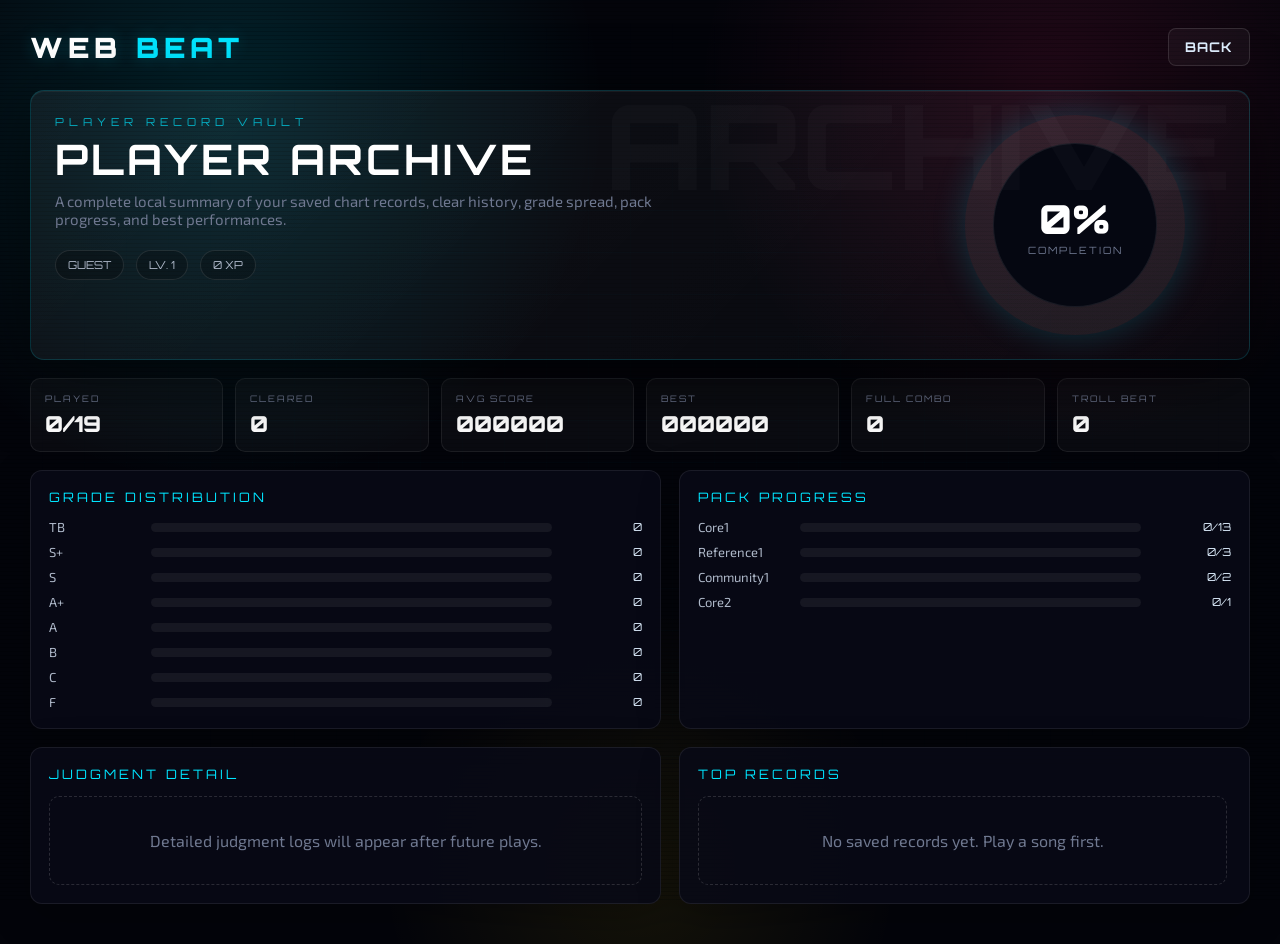
==== archive.html @ 3ce830d6 "대규모 수정" ====
<!DOCTYPE html>
<html lang="ko">
<head>
    <meta charset="UTF-8">
    <title>WEB BEAT : ARCHIVE</title>
    <style>
        @import url('https://fonts.googleapis.com/css2?family=Orbitron:wght@400;700;900&family=Exo+2:wght@300;400;600;700&display=swap');

        :root {
            --bg: #03040a;
            --panel: rgba(8, 10, 22, 0.88);
            --line: rgba(0, 229, 255, 0.16);
            --accent: #00e5ff;
            --accent-soft: rgba(0, 229, 255, 0.22);
            --hot: #ff2d78;
            --gold: #ffd700;
            --text: #ffffff;
            --muted: #6f7890;
        }

        * { box-sizing: border-box; }
        html, body {
            margin: 0; min-height: 100%; background: #000; color: var(--text);
            font-family: 'Exo 2', sans-serif; overflow-x: hidden;
        }
        body {
            background:
                radial-gradient(circle at 18% 12%, rgba(0,229,255,0.14), transparent 28%),
                radial-gradient(circle at 82% 10%, rgba(255,45,120,0.12), transparent 26%),
                radial-gradient(circle at 50% 92%, rgba(255,215,0,0.08), transparent 24%),
                var(--bg);
        }
        body::before {
            content: ""; position: fixed; inset: 0; pointer-events: none; opacity: 0.45;
            background-image:
                linear-gradient(rgba(0,229,255,0.035) 1px, transparent 1px),
                linear-gradient(90deg, rgba(0,229,255,0.025) 1px, transparent 1px);
            background-size: 42px 42px;
            mask-image: radial-gradient(ellipse at center, black 38%, transparent 88%);
        }
        body::after {
            content: ""; position: fixed; inset: 0; pointer-events: none;
            background: repeating-linear-gradient(180deg, transparent, transparent 3px, rgba(0,0,0,0.16) 3px, rgba(0,0,0,0.16) 4px);
        }

        .shell { position: relative; z-index: 1; width: min(1220px, calc(100vw - 48px)); margin: 0 auto; padding: 28px 0 40px; }
        .topbar { display: flex; justify-content: space-between; align-items: center; margin-bottom: 24px; }
        .brand { font-family: 'Orbitron'; font-weight: 900; letter-spacing: 5px; font-size: 28px; text-shadow: 0 0 18px var(--accent-soft); }
        .brand span { color: var(--accent); }
        .back-btn {
            border: 1px solid rgba(255,255,255,0.12); color: #dfefff; background: rgba(255,255,255,0.04);
            border-radius: 8px; padding: 10px 16px; font-family: 'Orbitron'; font-weight: 700;
            letter-spacing: 1px; cursor: pointer; transition: 0.2s;
        }
        .back-btn:hover { border-color: var(--accent); color: var(--accent); box-shadow: 0 0 18px rgba(0,229,255,0.22); }

        .hero {
            display: grid; grid-template-columns: 1fr 300px; gap: 22px; align-items: stretch;
            border: 1px solid var(--line); border-radius: 14px; padding: 24px;
            background: linear-gradient(135deg, rgba(255,255,255,0.055), rgba(255,255,255,0.018));
            box-shadow: 0 18px 70px rgba(0,0,0,0.55), inset 0 1px 0 rgba(255,255,255,0.06);
            overflow: hidden; position: relative;
        }
        .hero::before {
            content: "ARCHIVE"; position: absolute; right: 18px; top: -20px;
            font-family: 'Orbitron'; font-size: 118px; font-weight: 900; color: rgba(255,255,255,0.025);
        }
        .kicker { font-family: 'Orbitron'; letter-spacing: 5px; font-size: 11px; color: rgba(0,229,255,0.7); margin-bottom: 8px; }
        h1 { margin: 0; font-family: 'Orbitron'; font-size: 42px; letter-spacing: 3px; line-height: 1.08; }
        .sub { color: var(--muted); margin-top: 10px; max-width: 650px; font-size: 15px; }
        .player-line { display: flex; gap: 12px; flex-wrap: wrap; margin-top: 22px; }
        .pill {
            border: 1px solid rgba(255,255,255,0.1); background: rgba(0,0,0,0.24);
            border-radius: 999px; padding: 7px 12px; font-family: 'Orbitron'; font-size: 11px; color: #aeb8c9;
        }
        .ring {
            width: 220px; height: 220px; border-radius: 50%; justify-self: center; align-self: center;
            background: conic-gradient(var(--accent) var(--progress, 0%), rgba(255,255,255,0.07) 0);
            display: grid; place-items: center; box-shadow: 0 0 34px rgba(0,229,255,0.18);
        }
        .ring-core {
            width: 164px; height: 164px; border-radius: 50%; background: #050711; border: 1px solid rgba(255,255,255,0.08);
            display: flex; flex-direction: column; justify-content: center; align-items: center;
        }
        .ring-num { font-family: 'Orbitron'; font-size: 40px; font-weight: 900; }
        .ring-label { font-family: 'Orbitron'; font-size: 10px; letter-spacing: 2px; color: var(--muted); }

        .metric-grid { display: grid; grid-template-columns: repeat(6, 1fr); gap: 12px; margin: 18px 0; }
        .metric {
            border: 1px solid rgba(255,255,255,0.08); border-radius: 10px; padding: 14px;
            background: rgba(255,255,255,0.035);
        }
        .metric-label { font-family: 'Orbitron'; font-size: 9px; letter-spacing: 2px; color: var(--muted); }
        .metric-value { font-family: 'Orbitron'; font-weight: 900; font-size: 22px; margin-top: 6px; }

        .main-grid { display: grid; grid-template-columns: 1.05fr 0.95fr; gap: 18px; }
        .panel {
            border: 1px solid rgba(255,255,255,0.08); border-radius: 12px; background: var(--panel);
            padding: 18px; box-shadow: 0 12px 40px rgba(0,0,0,0.28);
        }
        .panel-title { font-family: 'Orbitron'; font-size: 13px; letter-spacing: 3px; color: var(--accent); margin-bottom: 14px; }
        .bars { display: grid; gap: 9px; }
        .bar-row { display: grid; grid-template-columns: 92px 1fr 80px; align-items: center; gap: 10px; color: #aeb8c9; font-size: 13px; }
        .track { height: 9px; border-radius: 999px; background: rgba(255,255,255,0.06); overflow: hidden; }
        .fill { height: 100%; border-radius: 999px; background: var(--accent); box-shadow: 0 0 14px currentColor; }
        .bar-val { text-align: right; font-family: 'Orbitron'; font-size: 11px; color: #dfefff; }

        .records { display: grid; gap: 8px; max-height: 430px; overflow: auto; padding-right: 4px; }
        .record {
            display: grid; grid-template-columns: 1fr 116px 84px; gap: 12px; align-items: center;
            padding: 12px 13px; border-radius: 8px; background: rgba(255,255,255,0.035); border: 1px solid rgba(255,255,255,0.07);
        }
        .record-name { font-weight: 700; white-space: nowrap; overflow: hidden; text-overflow: ellipsis; }
        .record-meta { margin-top: 3px; color: var(--muted); font-size: 11px; }
        .record-score { font-family: 'Orbitron'; font-weight: 900; text-align: right; }
        .record-badge { font-family: 'Orbitron'; font-size: 10px; text-align: right; color: var(--gold); }
        .empty { color: var(--muted); border: 1px dashed rgba(255,255,255,0.14); border-radius: 10px; padding: 34px; text-align: center; }

        @media (max-width: 920px) {
            .hero, .main-grid { grid-template-columns: 1fr; }
            .metric-grid { grid-template-columns: repeat(2, 1fr); }
            .ring { width: 190px; height: 190px; }
            h1 { font-size: 32px; }
        }
    </style>
</head>
<body>
    <div class="shell">
        <div class="topbar">
            <div class="brand">WEB <span>BEAT</span></div>
            <button class="back-btn" onclick="location.href='index.html'">BACK</button>
        </div>

        <section class="hero">
            <div>
                <div class="kicker">PLAYER RECORD VAULT</div>
                <h1 id="archive-title">PLAYER ARCHIVE</h1>
                <div class="sub">A complete local summary of your saved chart records, clear history, grade spread, pack progress, and best performances.</div>
                <div class="player-line">
                    <div class="pill" id="player-name">GUEST</div>
                    <div class="pill" id="player-level">LV. 1</div>
                    <div class="pill" id="player-xp">0 XP</div>
                </div>
            </div>
            <div class="ring" id="completion-ring">
                <div class="ring-core">
                    <div class="ring-num" id="completion-num">0%</div>
                    <div class="ring-label">COMPLETION</div>
                </div>
            </div>
        </section>

        <section class="metric-grid">
            <div class="metric"><div class="metric-label">PLAYED</div><div class="metric-value" id="m-played">0</div></div>
            <div class="metric"><div class="metric-label">CLEARED</div><div class="metric-value" id="m-cleared">0</div></div>
            <div class="metric"><div class="metric-label">AVG SCORE</div><div class="metric-value" id="m-average">000000</div></div>
            <div class="metric"><div class="metric-label">BEST</div><div class="metric-value" id="m-best">000000</div></div>
            <div class="metric"><div class="metric-label">FULL COMBO</div><div class="metric-value" id="m-fc">0</div></div>
            <div class="metric"><div class="metric-label">TROLL BEAT</div><div class="metric-value" id="m-tb">0</div></div>
        </section>

        <main class="main-grid">
            <section class="panel">
                <div class="panel-title">GRADE DISTRIBUTION</div>
                <div class="bars" id="grade-bars"></div>
            </section>
            <section class="panel">
                <div class="panel-title">PACK PROGRESS</div>
                <div class="bars" id="pack-bars"></div>
            </section>
            <section class="panel">
                <div class="panel-title">JUDGMENT DETAIL</div>
                <div class="bars" id="judge-bars"></div>
            </section>
            <section class="panel">
                <div class="panel-title">TOP RECORDS</div>
                <div class="records" id="top-records"></div>
            </section>
        </main>
    </div>

    <script>
        const GRADE_THRESHOLDS = [
            { min: 1000000, grade: 'TB', hex: '#ffffff' },
            { min: 980000,  grade: 'S+', hex: '#00ffff' },
            { min: 950000,  grade: 'S',  hex: '#00e5ff' },
            { min: 925000,  grade: 'A+', hex: '#00ff88' },
            { min: 880000,  grade: 'A',  hex: '#00cc66' },
            { min: 800000,  grade: 'B',  hex: '#3b9eff' },
            { min: 600000,  grade: 'C',  hex: '#ffc832' },
            { min: 0.01,    grade: 'F',  hex: '#ff4455' }
        ];

        function chartKey(chart) {
            if (typeof chart === 'string') return chart.replace(/\.json$/i, '');
            return (chart.file || '').replace(/\.json$/i, '');
        }

        function chartLabel(chart) {
            if (typeof chart === 'string') {
                const key = chart.toLowerCase();
                if (key.includes('normal')) return 'NORMAL';
                if (key.includes('hard')) return 'HARD';
                if (key.includes('troll')) return 'TROLL';
                return 'CUSTOM';
            }
            return (chart.name || 'Custom').toUpperCase();
        }

        function chartLevel(chart) {
            if (typeof chart === 'string') {
                const m = chart.match(/_(\d+)/);
                return m ? m[1] : '?';
            }
            return chart.level ?? '?';
        }

        function gradeFor(score) {
            return GRADE_THRESHOLDS.find(g => score >= g.min) || { grade: '-', hex: '#667' };
        }

        function fmtScore(score) {
            return String(score || 0).padStart(6, '0');
        }

        function readDetail(folder, key) {
            try { return JSON.parse(localStorage.getItem(`wb_detail_${folder}_${key}`) || 'null'); }
            catch(e) { return null; }
        }

        function collectStats(songs) {
            const records = [];
            const packs = {};
            const gradeCounts = Object.fromEntries(GRADE_THRESHOLDS.map(g => [g.grade, 0]));
            const judgeTotals = { perfectEx: 0, perfect: 0, great: 0, good: 0, notBad: 0, save: 0, oh: 0, miss: 0 };
            let totalCharts = 0;

            songs.forEach(song => {
                const pack = song.pack || 'ALL SONGS';
                if (!packs[pack]) packs[pack] = { total: 0, played: 0 };
                (song.charts || []).forEach(chart => {
                    const key = chartKey(chart);
                    if (!key) return;
                    totalCharts++;
                    packs[pack].total++;
                    const score = parseInt(localStorage.getItem(`wb_score_${song.folder}_${key}`) || '0', 10) || 0;
                    const badge = localStorage.getItem(`wb_badge_${song.folder}_${key}`) || '';
                    const detail = readDetail(song.folder, key);
                    if (score > 0) {
                        packs[pack].played++;
                        const grade = gradeFor(score);
                        gradeCounts[grade.grade] = (gradeCounts[grade.grade] || 0) + 1;
                        records.push({
                            title: song.title || song.folder,
                            artist: song.artist || '',
                            pack,
                            diff: chartLabel(chart),
                            level: chartLevel(chart),
                            folder: song.folder,
                            key,
                            score,
                            badge,
                            grade,
                            detail
                        });
                    }
                    if (detail && detail.judgeStats) {
                        Object.keys(judgeTotals).forEach(k => judgeTotals[k] += parseInt(detail.judgeStats[k] || 0, 10));
                    }
                });
            });

            records.sort((a, b) => b.score - a.score);
            const played = records.length;
            const cleared = records.filter(r => r.score >= 600000).length;
            const avg = played ? Math.round(records.reduce((s, r) => s + r.score, 0) / played) : 0;
            const best = played ? records[0].score : 0;
            const fc = records.filter(r => r.badge === 'FC' || r.badge === 'TB').length;
            const tb = records.filter(r => r.badge === 'TB').length;
            return { records, packs, gradeCounts, judgeTotals, totalCharts, played, cleared, avg, best, fc, tb };
        }

        function barRow(label, valueText, pct, color) {
            return `<div class="bar-row">
                <div>${label}</div>
                <div class="track"><div class="fill" style="width:${Math.max(0, Math.min(100, pct))}%;background:${color};color:${color}"></div></div>
                <div class="bar-val">${valueText}</div>
            </div>`;
        }

        function renderArchive(stats) {
            const completion = stats.totalCharts ? Math.round((stats.played / stats.totalCharts) * 100) : 0;
            document.getElementById('completion-ring').style.setProperty('--progress', completion + '%');
            document.getElementById('completion-num').textContent = completion + '%';
            document.getElementById('player-name').textContent = localStorage.getItem('wb_nickname') || 'GUEST';
            document.getElementById('player-level').textContent = 'LV. ' + (localStorage.getItem('wb_user_lv') || '1');
            document.getElementById('player-xp').textContent = (localStorage.getItem('wb_user_xp') || '0') + ' XP';
            document.getElementById('m-played').textContent = `${stats.played}/${stats.totalCharts}`;
            document.getElementById('m-cleared').textContent = stats.cleared;
            document.getElementById('m-average').textContent = fmtScore(stats.avg);
            document.getElementById('m-best').textContent = fmtScore(stats.best);
            document.getElementById('m-fc').textContent = stats.fc;
            document.getElementById('m-tb').textContent = stats.tb;

            const maxGrade = Math.max(1, ...Object.values(stats.gradeCounts));
            document.getElementById('grade-bars').innerHTML = GRADE_THRESHOLDS.map(g =>
                barRow(g.grade, stats.gradeCounts[g.grade] || 0, ((stats.gradeCounts[g.grade] || 0) / maxGrade) * 100, g.hex)
            ).join('');

            document.getElementById('pack-bars').innerHTML = Object.entries(stats.packs).map(([pack, p]) => {
                const pct = p.total ? (p.played / p.total) * 100 : 0;
                return barRow(pack, `${p.played}/${p.total}`, pct, '#00e5ff');
            }).join('') || '<div class="empty">No pack data.</div>';

            const totalJudges = Object.values(stats.judgeTotals).reduce((a, b) => a + b, 0);
            const judgeColors = { perfectEx:'#ffffff', perfect:'#ffe000', great:'#00f2ff', good:'#88ff00', notBad:'#ffb300', save:'#ff7733', oh:'#ff2d78', miss:'#555566' };
            document.getElementById('judge-bars').innerHTML = totalJudges
                ? Object.entries(stats.judgeTotals).map(([k, v]) => barRow(k.toUpperCase(), v, (v / totalJudges) * 100, judgeColors[k] || '#00e5ff')).join('')
                : '<div class="empty">Detailed judgment logs will appear after future plays.</div>';

            document.getElementById('top-records').innerHTML = stats.records.length
                ? stats.records.slice(0, 12).map(r => `<div class="record">
                    <div><div class="record-name">${r.title}</div><div class="record-meta">${r.diff} Lv.${r.level} / ${r.pack}</div></div>
                    <div class="record-score" style="color:${r.grade.hex}">${fmtScore(r.score)}</div>
                    <div class="record-badge">${r.badge || r.grade.grade}</div>
                </div>`).join('')
                : '<div class="empty">No saved records yet. Play a song first.</div>';
        }

        async function boot() {
            try {
                const res = await fetch('song_list.json', { cache: 'no-store' });
                const songs = await res.json();
                renderArchive(collectStats(songs));
            } catch (e) {
                document.getElementById('top-records').innerHTML = '<div class="empty">Could not load song_list.json.</div>';
                console.error(e);
            }
        }

        boot();
    </script>
</body>
</html>
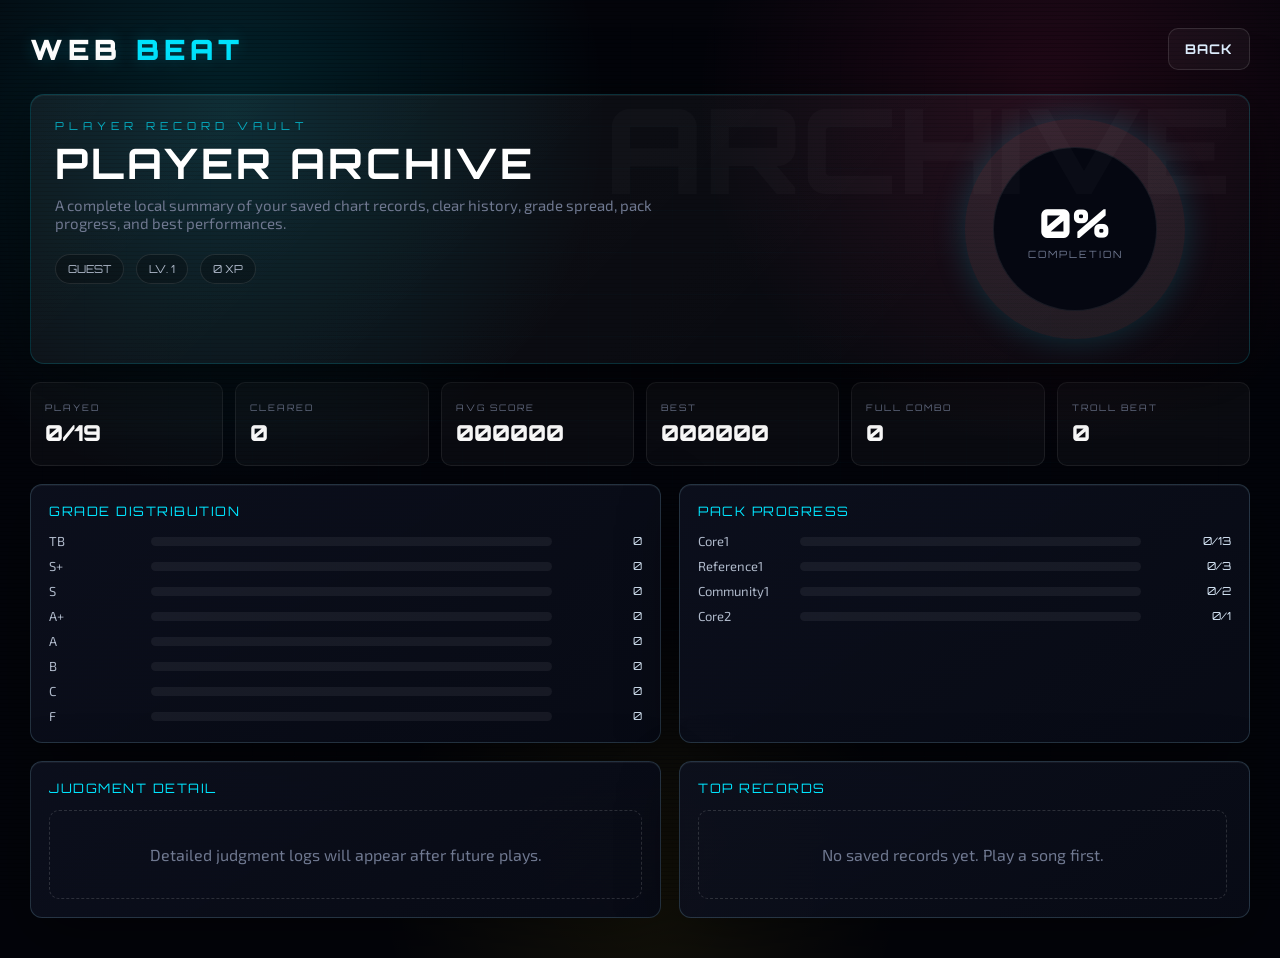
==== commit 5e3eedc1: "게임 UI 수정 + 판정 로직 수정 판정은 이제 ABSOLUTE SYNC 모드와 일반 모드로 나뉩니다." ====
--- a/archive.html
+++ b/archive.html
@@ -2,6 +2,8 @@
 <html lang="ko">
 <head>
     <meta charset="UTF-8">
+    <meta name="viewport" content="width=device-width, initial-scale=1">
+    <link rel="stylesheet" href="ui-refresh.css">
     <title>WEB BEAT : ARCHIVE</title>
     <style>
         @import url('https://fonts.googleapis.com/css2?family=Orbitron:wght@400;700;900&family=Exo+2:wght@300;400;600;700&display=swap');
@@ -124,7 +126,7 @@
         }
     </style>
 </head>
-<body>
+<body data-ui="archive">
     <div class="shell">
         <div class="topbar">
             <div class="brand">WEB <span>BEAT</span></div>
@@ -232,7 +234,7 @@
             const records = [];
             const packs = {};
             const gradeCounts = Object.fromEntries(GRADE_THRESHOLDS.map(g => [g.grade, 0]));
-            const judgeTotals = { perfectEx: 0, perfect: 0, great: 0, good: 0, notBad: 0, save: 0, oh: 0, miss: 0 };
+            const judgeTotals = { tpPerfect: 0, perfect: 0, good: 0, bad: 0, miss: 0 };
             let totalCharts = 0;
 
             songs.forEach(song => {
@@ -312,10 +314,17 @@
                 return barRow(pack, `${p.played}/${p.total}`, pct, '#00e5ff');
             }).join('') || '<div class="empty">No pack data.</div>';
 
-            const totalJudges = Object.values(stats.judgeTotals).reduce((a, b) => a + b, 0);
-            const judgeColors = { perfectEx:'#ffffff', perfect:'#ffe000', great:'#00f2ff', good:'#88ff00', notBad:'#ffb300', save:'#ff7733', oh:'#ff2d78', miss:'#555566' };
+            const displayJudgeTotals = {
+                perfect: stats.judgeTotals.tpPerfect + stats.judgeTotals.perfect,
+                good: stats.judgeTotals.good,
+                bad: stats.judgeTotals.bad,
+                miss: stats.judgeTotals.miss
+            };
+            const totalJudges = Object.values(displayJudgeTotals).reduce((a, b) => a + b, 0);
+            const judgeColors = { perfect:'#f1c765', good:'#9ee68a', bad:'#ff9e77', miss:'#747d91' };
+            const judgeLabels = { perfect:'PERFECT', good:'GOOD', bad:'BAD', miss:'MISS' };
             document.getElementById('judge-bars').innerHTML = totalJudges
-                ? Object.entries(stats.judgeTotals).map(([k, v]) => barRow(k.toUpperCase(), v, (v / totalJudges) * 100, judgeColors[k] || '#00e5ff')).join('')
+                ? Object.entries(displayJudgeTotals).map(([k, v]) => barRow(judgeLabels[k] || k.toUpperCase(), v, (v / totalJudges) * 100, judgeColors[k] || '#00e5ff')).join('')
                 : '<div class="empty">Detailed judgment logs will appear after future plays.</div>';
 
             document.getElementById('top-records').innerHTML = stats.records.length
--- a/ui-refresh.css
+++ b/ui-refresh.css
@@ -0,0 +1,131 @@
+/* WEB BEAT UI refresh — shared usability layer */
+:root {
+  --ui-surface: rgba(13, 17, 31, .86);
+  --ui-surface-strong: rgba(8, 11, 22, .96);
+  --ui-line: rgba(160, 224, 255, .18);
+  --ui-muted: #aeb9ca;
+  --ui-focus: #ffffff;
+}
+
+*, *::before, *::after { box-sizing: border-box; }
+button, a, input, select { -webkit-tap-highlight-color: transparent; }
+button, a[href], select, input[type="range"] { touch-action: manipulation; }
+button { min-height: 38px; }
+button:focus-visible, a:focus-visible, select:focus-visible, input:focus-visible {
+  outline: 3px solid var(--ui-focus) !important;
+  outline-offset: 3px;
+  box-shadow: 0 0 0 6px rgba(0, 229, 255, .36) !important;
+  position: relative;
+  z-index: 10000;
+}
+
+/* Menus and control panels share a calmer, higher-contrast surface. */
+body .modal-box, body .panel, body .login-box, body .stat-card, body .right-panel, body .shell .panel {
+  background: linear-gradient(145deg, var(--ui-surface), var(--ui-surface-strong)) !important;
+  border-color: var(--ui-line) !important;
+  box-shadow: 0 18px 60px rgba(0, 0, 0, .45), inset 0 1px 0 rgba(255,255,255,.05) !important;
+}
+body .modal-box { max-height: min(88vh, 800px); overflow: auto; scrollbar-gutter: stable; }
+body .modal-title, body .section-title, body .panel-title { letter-spacing: 1.5px; }
+body .btn-full, body .tool-button, body .back-btn, body .archive-btn, body .btn-create, body .res-btn, body .pause-btn {
+  min-height: 42px;
+  border-radius: 10px !important;
+}
+body .btn-full, body .tool-button, body .back-btn, body .archive-btn, body .btn-create, body .res-btn, body .pause-btn, body .btn-icon {
+  transition: transform .16s ease, border-color .16s ease, background-color .16s ease, box-shadow .16s ease !important;
+}
+body .btn-full:hover, body .tool-button:hover, body .back-btn:hover, body .archive-btn:hover, body .btn-create:hover, body .res-btn:hover, body .pause-btn:hover, body .btn-icon:hover {
+  transform: translateY(-2px);
+}
+
+/* Main menu: one clear hierarchy, no skewed cards that hide content. */
+body[data-ui="menu"] #main-ui { padding: 96px 28px 32px; justify-content: center; }
+body[data-ui="menu"] .title-logo { font-size: clamp(52px, 9vw, 112px); margin: 0 0 28px; letter-spacing: -3px; }
+body[data-ui="menu"] .mode-wrapper { gap: 22px; width: min(920px, 100%); }
+body[data-ui="menu"] .mode-card { width: 100%; height: 330px; border-radius: 18px; transform: none !important; }
+body[data-ui="menu"] .mode-card:hover { transform: translateY(-8px) !important; }
+body[data-ui="menu"] .card-content { align-items: flex-start; text-align: left; padding: 38px; }
+body[data-ui="menu"] .mode-icon { font-size: 50px; margin: 0 0 16px; }
+body[data-ui="menu"] .mode-name { font-size: clamp(25px, 3vw, 36px); margin-bottom: 10px; }
+body[data-ui="menu"] .mode-desc { max-width: 30ch; color: #d0d8e7; }
+body[data-ui="menu"] .profile-card { top: 20px; left: 24px; min-width: 220px; padding: 14px 16px; }
+
+/* Selection view: maintain persistent context and make the primary action unmistakable. */
+body[data-ui="select"] .topbar { min-height: 68px; }
+body[data-ui="select"] .list-panel { background: rgba(6, 9, 20, .7); }
+body[data-ui="select"] .song-item { border-radius: 0 10px 10px 0; }
+body[data-ui="select"] .song-item:not(.active) .item-title { color: #c9d2e0; }
+body[data-ui="select"] .song-item:not(.active) .item-artist { color: #8490a4; }
+body[data-ui="select"] .ranking-sidebar { background: rgba(6, 9, 20, .64); }
+body[data-ui="select"] .btn-play { min-height: 54px; border-radius: 12px; letter-spacing: 2px; }
+body[data-ui="select"] .key-hint-row { color: #aeb9ca; }
+
+/* Gameplay: reserve contrast for information that must be read in a split second. */
+body[data-ui="game"] .hud-rate, body[data-ui="game"] .hud-score {
+  padding: 8px 12px; border-radius: 9px;
+  background: rgba(2, 5, 14, .5); border: 1px solid rgba(255,255,255,.1);
+}
+body[data-ui="game"] .hud-sub { color: #d6deea; }
+body[data-ui="game"] .overlay-screen { background: rgba(3, 6, 15, .88); }
+
+/* Utility pages: keep dense tools pleasant without changing their workflows. */
+body[data-ui="login"] .login-box { width: min(420px, calc(100vw - 32px)); padding: 36px 32px; }
+body[data-ui="login"] .btn-container { gap: 12px; }
+body[data-ui="multi"] .container { max-width: 1440px; margin: 0 auto; }
+body[data-ui="multi"] .room-item { min-height: 64px; border-radius: 10px; }
+body[data-ui="archive"] .metric { min-height: 84px; display: flex; flex-direction: column; justify-content: center; }
+body[data-ui="archive"] .record { min-height: 62px; }
+body[data-ui="skin"] .toolbar { background: rgba(6, 9, 18, .7); border-bottom: 1px solid var(--ui-line); }
+body[data-ui="skin"] .tool-button { min-height: 36px; }
+body[data-ui="offset"] .back { min-height: 38px; }
+
+@media (max-width: 900px) {
+  body[data-ui="menu"] { overflow: auto; }
+  body[data-ui="menu"] #main-ui { min-height: 100vh; height: auto; padding-top: 112px; }
+  body[data-ui="menu"] .mode-wrapper { flex-direction: column; padding-bottom: 20px; }
+  body[data-ui="menu"] .mode-card { flex: none; height: 250px; }
+  body[data-ui="menu"] .profile-card { right: 16px; left: 16px; top: 14px; min-width: 0; flex-direction: row; align-items: center; justify-content: space-between; }
+  body[data-ui="menu"] .xp-bar-bg, body[data-ui="menu"] .xp-text { display: none; }
+  body[data-ui="select"] { overflow: auto; }
+  body[data-ui="select"] .topbar { padding: 10px 14px; gap: 10px; flex-wrap: wrap; }
+  body[data-ui="select"] .topbar-center { order: 3; width: 100%; }
+  body[data-ui="select"] .topbar-right { gap: 6px; margin-left: auto; }
+  body[data-ui="select"] .sort-control, body[data-ui="select"] .pack-hint, body[data-ui="select"] .btn-create { display: none; }
+  body[data-ui="select"] .main { min-height: calc(100vh - 160px); flex-direction: column; overflow: visible; }
+  body[data-ui="select"] .list-panel { width: 100%; height: 290px; border-right: 0; border-bottom: 1px solid var(--ui-line); }
+  body[data-ui="select"] .detail-panel { min-height: 520px; padding: 16px; }
+  body[data-ui="select"] .ranking-sidebar { display: none; }
+  body[data-ui="select"] .big-cover { width: 108px; height: 108px; }
+  body[data-ui="select"] .meta-title { font-size: 17px; }
+  body[data-ui="select"] .meta-quick-stats { gap: 10px; }
+  body[data-ui="select"] .key-hint-row, body[data-ui="select"] .bottom-bar { display: none; }
+  body[data-ui="game"] .hud-rate { top: 10px; left: 10px; }
+  body[data-ui="game"] .hud-score { top: 10px; right: 10px; }
+  body[data-ui="game"] .hud-text { font-size: 20px; }
+  body[data-ui="game"] .hud-combo .hud-text { font-size: 94px; }
+  body[data-ui="multi"] { overflow: auto; }
+  body[data-ui="multi"] header { height: auto; min-height: 70px; padding: 14px 18px; }
+  body[data-ui="multi"] .page-title { font-size: 19px; }
+  body[data-ui="multi"] .container { height: auto; min-height: calc(100vh - 70px); padding: 18px; gap: 18px; flex-direction: column; }
+  body[data-ui="multi"] .left-panel { max-width: none; }
+  body[data-ui="multi"] .btn-match { height: 76px; font-size: 22px; }
+  body[data-ui="multi"] .right-panel { min-height: 340px; }
+  body[data-ui="multi"] .arena-container { gap: 14px; padding: 0 14px; }
+  body[data-ui="multi"] .player-slot { width: min(38vw, 190px); height: 270px; }
+  body[data-ui="multi"] .p-avatar { width: 80px; height: 80px; font-size: 36px; }
+  body[data-ui="multi"] .p-name { font-size: 16px; }
+  body[data-ui="multi"] .vs-text { font-size: 42px; }
+  body[data-ui="archive"] .shell { width: min(100% - 28px, 1220px); padding-top: 16px; }
+  body[data-ui="archive"] .hero { padding: 18px; }
+  body[data-ui="archive"] .metric-grid { gap: 8px; }
+  body[data-ui="archive"] .metric { padding: 12px; min-height: 72px; }
+  body[data-ui="archive"] .bar-row { grid-template-columns: 72px 1fr 60px; gap: 8px; }
+  body[data-ui="archive"] .record { grid-template-columns: 1fr 90px 52px; gap: 8px; padding: 10px; }
+  body[data-ui="offset"] .app { width: min(100vw - 18px, 520px); height: min(100vh - 18px, 760px); }
+  body[data-ui="offset"] .main { font-size: 30px; }
+  body .modal-box { width: calc(100vw - 28px) !important; min-width: 0 !important; padding: 24px !important; }
+}
+
+@media (prefers-reduced-motion: reduce) {
+  *, *::before, *::after { animation-duration: .01ms !important; animation-iteration-count: 1 !important; scroll-behavior: auto !important; transition-duration: .01ms !important; }
+}
